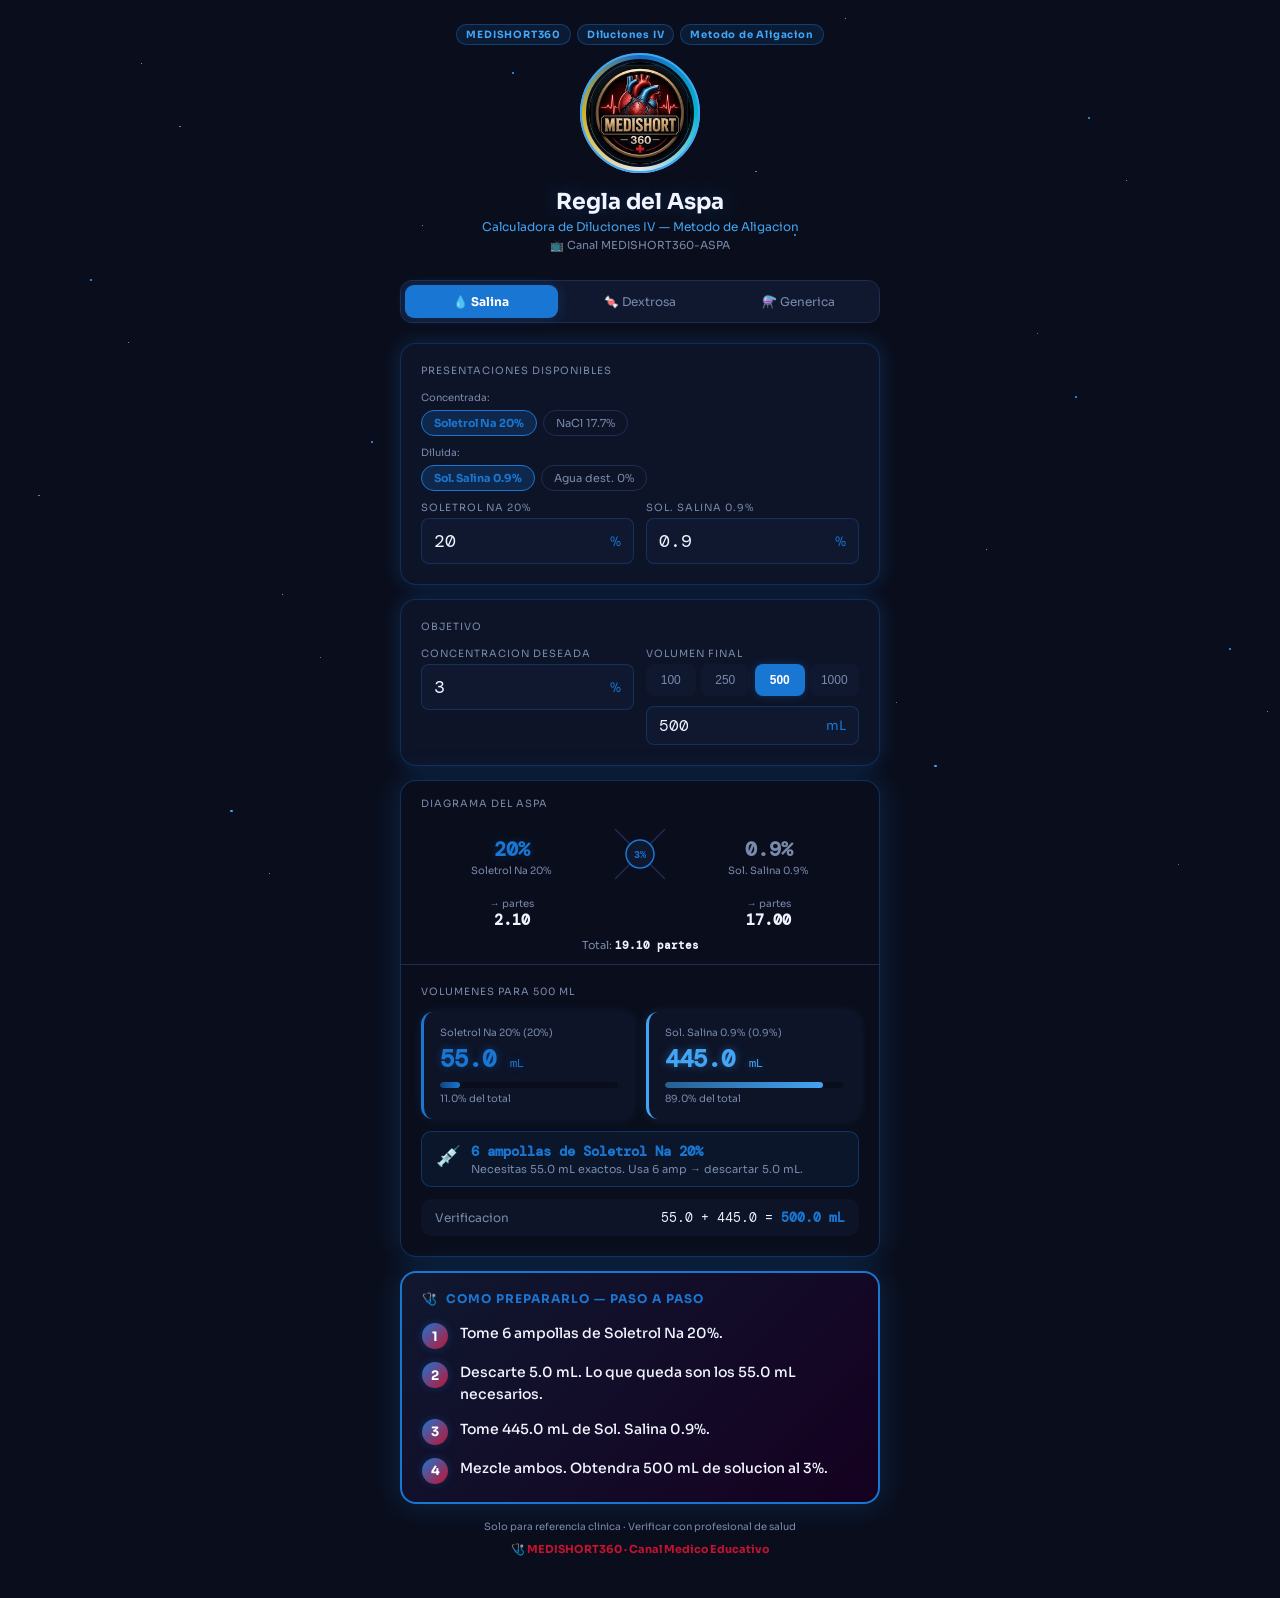
==== aspa/index.html @ 48259df8 "Add files via upload" ====
<!DOCTYPE html>
<html lang="es">
  <head>
    <meta charset="UTF-8" />
    <meta name="viewport" content="width=device-width, initial-scale=1.0" />
    <title>MEDISHORT360 - Regla del Aspa</title>
    <meta name="description" content="Calculadora de diluciones IV - Metodo de Aligacion." />
    <meta name="theme-color" content="#1976d2" />
    <meta name="mobile-web-app-capable" content="yes" />
    <meta name="apple-mobile-web-app-capable" content="yes" />
    <meta name="apple-mobile-web-app-status-bar-style" content="black-translucent" />
    <meta name="apple-mobile-web-app-title" content="ASPA 360" />
    <link rel="manifest" href="./manifest.json" />
    <link rel="icon" href="./icono-192.png" />
    <link rel="apple-touch-icon" href="./icono-192.png" />
    <link rel="stylesheet" href="./style.css" />
  </head>
  <body>
    <div id="particles"></div>
    <div id="root">
      <div class="app">
        <div id="z-header"></div>
        <div id="z-form"></div>
        <div id="z-result"></div>
      </div>
    </div>
    <script src="./app.js"></script>
  </body>
</html>
---- aspa/style.css ----
/* =============================
   MEDISHORT360 - REGLA DEL ASPA
   ============================= */

@import url('https://fonts.googleapis.com/css2?family=Sora:wght@300;400;600;700&family=DM+Mono:wght@400;500&display=swap');

:root {
  --bg:       #0a0e1c;
  --card:     #101830;
  --card2:    #0d1428;
  --blue:     #1976d2;
  --blt:      #42a5f5;
  --cyan:     #00cae0;
  --gold:     #c8a614;
  --gold2:    #e6c52a;
  --red:      #c41230;
  --white:    #f0f4ff;
  --muted:    #7a8aac;
  --border:   #1e2d50;
  --font:     'Sora', 'Segoe UI', sans-serif;
  --mono:     'DM Mono', monospace;
}

* { box-sizing: border-box; margin: 0; padding: 0; }

body {
  background: var(--bg);
  color: var(--white);
  font-family: var(--font);
  min-height: 100vh;
  overscroll-behavior: none;
}

/* ── Particles ── */
#particles {
  position: fixed; inset: 0;
  pointer-events: none; z-index: 0;
  overflow: hidden;
}
.particle {
  position: absolute;
  border-radius: 50%;
  background: var(--blt);
  animation: twinkle var(--dur, 2.5s) var(--del, 0s) infinite alternate;
}
@keyframes twinkle { from { opacity: 0.04 } to { opacity: 0.5 } }

/* ── Layout ── */
#root {
  position: relative; z-index: 1;
  display: flex; flex-direction: column; align-items: center;
  padding: 24px 16px 40px;
  min-height: 100vh;
}

.app { width: 100%; max-width: 480px; }

/* ── Install banner ── */
#install-btn {
  position: fixed; top: 16px; left: 16px; z-index: 200;
  background: linear-gradient(135deg, var(--blue), var(--cyan));
  border: none; border-radius: 24px;
  padding: 10px 18px; cursor: pointer;
  color: #fff; font-weight: 700; font-size: 13px;
  font-family: var(--font);
  box-shadow: 0 0 20px #1976d266;
  animation: pulse-ring 2.5s ease-out infinite;
  display: none;
}
#install-btn.visible { display: block; }

/* ── Header ── */
.header { text-align: center; margin-bottom: 28px; }

.badge-row {
  display: flex; justify-content: center; gap: 6px;
  flex-wrap: wrap; margin-bottom: 14px;
}
.badge {
  font-size: 10px; font-weight: 700; letter-spacing: 0.8px;
  background: #1976d220; border: 1px solid #1976d266;
  color: var(--blt); border-radius: 20px;
  padding: 3px 9px;
}

/* ── Animated Logo ── */
.logo-wrap {
  position: relative; display: inline-block;
  margin-bottom: 16px;
}
.logo-ring-spin {
  position: absolute; inset: -6px; border-radius: 50%;
  background: conic-gradient(var(--blue), var(--cyan), #fff, var(--gold2), var(--blue));
  animation: spin-slow 5s linear infinite;
  opacity: 0.9;
}
.logo-ring-pulse {
  position: absolute; inset: -6px; border-radius: 50%;
  border: 2px solid var(--blt);
  animation: pulse-ring 2.2s ease-out infinite;
}
.logo-img {
  width: 108px; height: 108px; border-radius: 50%;
  object-fit: cover; position: relative; display: block;
  border: 3px solid var(--bg);
  animation: float 4s ease-in-out infinite;
}

@keyframes spin-slow { from { transform: rotate(0deg) } to { transform: rotate(360deg) } }
@keyframes pulse-ring {
  0%  { opacity: 0.7; transform: scale(1)    }
  100%{ opacity: 0;   transform: scale(1.38) }
}
@keyframes float {
  0%,100% { transform: translateY(0)   }
  50%     { transform: translateY(-8px) }
}

.app-title {
  font-size: 22px; font-weight: 700;
  color: var(--white);
  text-shadow: 0 0 22px #1976d266;
  margin-bottom: 4px;
}
.app-sub   { font-size: 12px; color: var(--blt); margin-bottom: 4px; }
.app-brand { font-size: 11px; color: var(--muted); }

/* ── Tabs ── */
.tabs {
  display: flex; gap: 6px;
  background: var(--card); border-radius: 12px;
  padding: 4px; border: 1px solid var(--border);
  margin-bottom: 20px;
}
.tab-btn {
  flex: 1; padding: 9px 4px;
  border: none; border-radius: 9px;
  font-family: var(--font); font-size: 12px;
  cursor: pointer; transition: all 0.2s;
  background: transparent; color: var(--muted);
}
.tab-btn.active {
  color: #fff; font-weight: 700;
}

/* ── Cards ── */
.card {
  background: var(--card2); border-radius: 16px;
  padding: 20px; margin-bottom: 14px;
  border: 1px solid var(--border);
}
.card-label {
  font-size: 10px; text-transform: uppercase;
  letter-spacing: 1px; color: var(--muted);
  margin-bottom: 14px;
}

/* ── Toggle pills ── */
.pill-row { display: flex; gap: 6px; flex-wrap: wrap; margin-bottom: 10px; }
.pill-sub { font-size: 10px; color: var(--muted); margin-bottom: 6px; }
.pill-btn {
  padding: 5px 12px; border-radius: 20px;
  font-size: 11px; cursor: pointer; transition: all 0.15s;
  font-family: var(--font);
}

/* ── Number inputs ── */
.grid-2 { display: grid; grid-template-columns: 1fr 1fr; gap: 12px; }
.input-wrap { display: flex; flex-direction: column; gap: 4px; }
.input-label {
  font-size: 10px; text-transform: uppercase;
  letter-spacing: 1px; color: var(--muted);
}
.input-row {
  display: flex; align-items: center;
  background: var(--card); border-radius: 8px;
  border: 1px solid var(--border); overflow: hidden;
}
.input-row input {
  background: transparent; border: none;
  color: var(--white); font-size: 18px;
  font-family: var(--mono); padding: 10px 12px;
  width: 100%; outline: none;
}
.input-unit { padding-right: 12px; font-size: 13px; color: var(--muted); }

.text-input {
  background: var(--card); border: 1px solid var(--border);
  border-radius: 8px; color: var(--white);
  padding: 8px 10px; font-size: 13px;
  font-family: var(--font); outline: none; width: 100%;
}

/* ── Volume buttons ── */
.vol-row { display: flex; gap: 5px; flex-wrap: wrap; }
.vol-btn {
  flex: 1; min-width: 44px; padding: 9px 4px;
  border: none; border-radius: 8px;
  font-size: 12px; cursor: pointer;
  transition: all 0.15s; font-family: var(--font);
}

/* ── Error box ── */
.error-box {
  background: #2d001a; border: 1px solid var(--red);
  border-radius: 12px; padding: 12px 16px;
  margin-bottom: 14px; color: #fca5a5; font-size: 13px;
}

/* ── Result card ── */
.result-card {
  background: var(--bg); border-radius: 16px;
  border: 1.5px solid; overflow: hidden;
  margin-bottom: 14px;
}
.result-header {
  padding: 16px 20px 12px;
  border-bottom: 1px solid var(--border);
}
.result-body { padding: 20px; }

/* ── Aspa diagram ── */
.aspa-grid {
  display: grid; grid-template-columns: 1fr auto 1fr;
  align-items: center; gap: 8px; margin-bottom: 8px;
}
.aspa-cell { text-align: center; }
.aspa-pct  { font-size: 20px; font-weight: 700; font-family: var(--mono); }
.aspa-name { font-size: 10px; color: var(--muted); margin-top: 2px; }
.aspa-parts{ font-size: 10px; color: var(--muted); }
.aspa-pval { font-size: 15px; font-weight: 600; font-family: var(--mono); color: var(--white); }
.aspa-total { text-align: center; font-size: 11px; color: var(--muted); margin-top: 6px; }

/* ── Volume result blocks ── */
.vol-result-grid { display: grid; grid-template-columns: 1fr 1fr; gap: 12px; }
.vol-block {
  background: var(--card2); border-radius: 12px;
  padding: 14px 16px; border-left: 3px solid;
}
.vol-block-label { font-size: 10px; margin-bottom: 4px; color: var(--muted); }
.vol-block-val { font-size: 24px; font-weight: 700; font-family: var(--mono); }
.vol-block-val span { font-size: 12px; font-weight: 400; }
.vol-bar-bg { margin-top: 8px; background: var(--bg); border-radius: 6px; height: 6px; overflow: hidden; }
.vol-bar    { height: 100%; border-radius: 6px; transition: width 0.4s; }
.vol-pct    { font-size: 10px; margin-top: 4px; color: var(--muted); }

/* ── Ampolla block ── */
.amp-block {
  margin-top: 12px; border-radius: 10px;
  padding: 10px 14px; display: flex; align-items: flex-start; gap: 10px;
}
.amp-icon { font-size: 20px; margin-top: 2px; }
.amp-title { font-size: 14px; font-weight: 700; font-family: var(--mono); }
.amp-sub   { font-size: 11px; margin-top: 2px; color: var(--muted); }

/* ── Verificacion ── */
.verif-row {
  margin-top: 12px; background: var(--card2);
  border-radius: 10px; padding: 10px 14px;
  display: flex; justify-content: space-between; align-items: center;
}
.verif-label { font-size: 12px; color: var(--muted); }
.verif-val   { font-size: 13px; font-family: var(--mono); color: var(--white); }

/* ── Steps card ── */
.steps-card {
  border-radius: 16px; padding: 18px 20px;
  margin-bottom: 16px; border: 2px solid;
}
.steps-title {
  display: flex; align-items: center; gap: 8px;
  font-size: 12px; font-weight: 700; text-transform: uppercase;
  letter-spacing: 1px; margin-bottom: 16px;
}
.steps-list { display: flex; flex-direction: column; gap: 12px; }
.step-row   { display: flex; gap: 12px; align-items: flex-start; }
.step-num {
  min-width: 26px; height: 26px; border-radius: 50%;
  display: flex; align-items: center; justify-content: center;
  font-size: 13px; font-weight: 700; color: #fff;
  flex-shrink: 0; margin-top: 1px;
}
.step-text {
  font-size: 14px; font-weight: 500; line-height: 1.6;
  color: var(--white);
}

/* ── Footer ── */
.footer { text-align: center; margin-top: 8px; }
.footer p { font-size: 10px; color: var(--muted); margin-bottom: 4px; }
.footer strong { color: var(--red); font-size: 11px; }
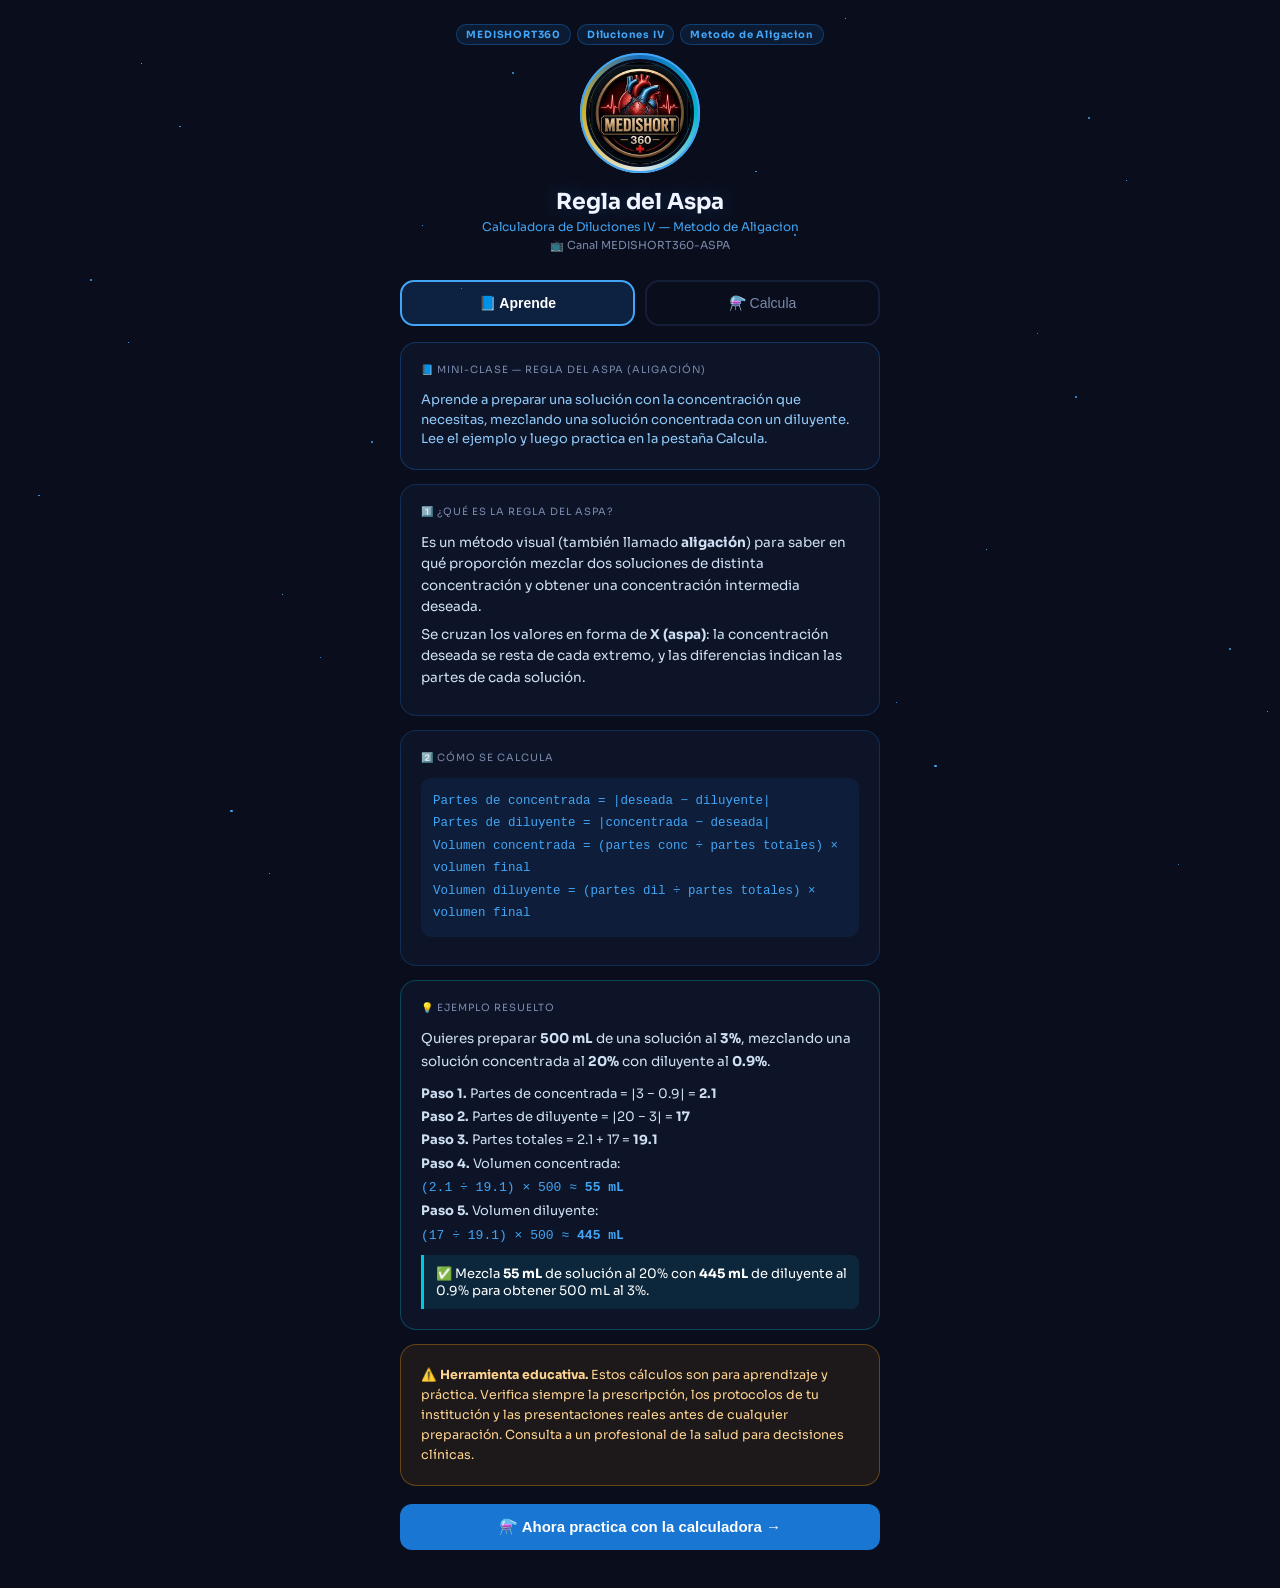
==== commit c3a95359: "Rename aspa-index.html to index.html" ====
--- a/aspa/index.html
+++ b/aspa/index.html
@@ -20,6 +20,8 @@
     <div id="root">
       <div class="app">
         <div id="z-header"></div>
+        <div id="z-nav"></div>
+        <div id="z-aprende"></div>
         <div id="z-form"></div>
         <div id="z-result"></div>
       </div>
